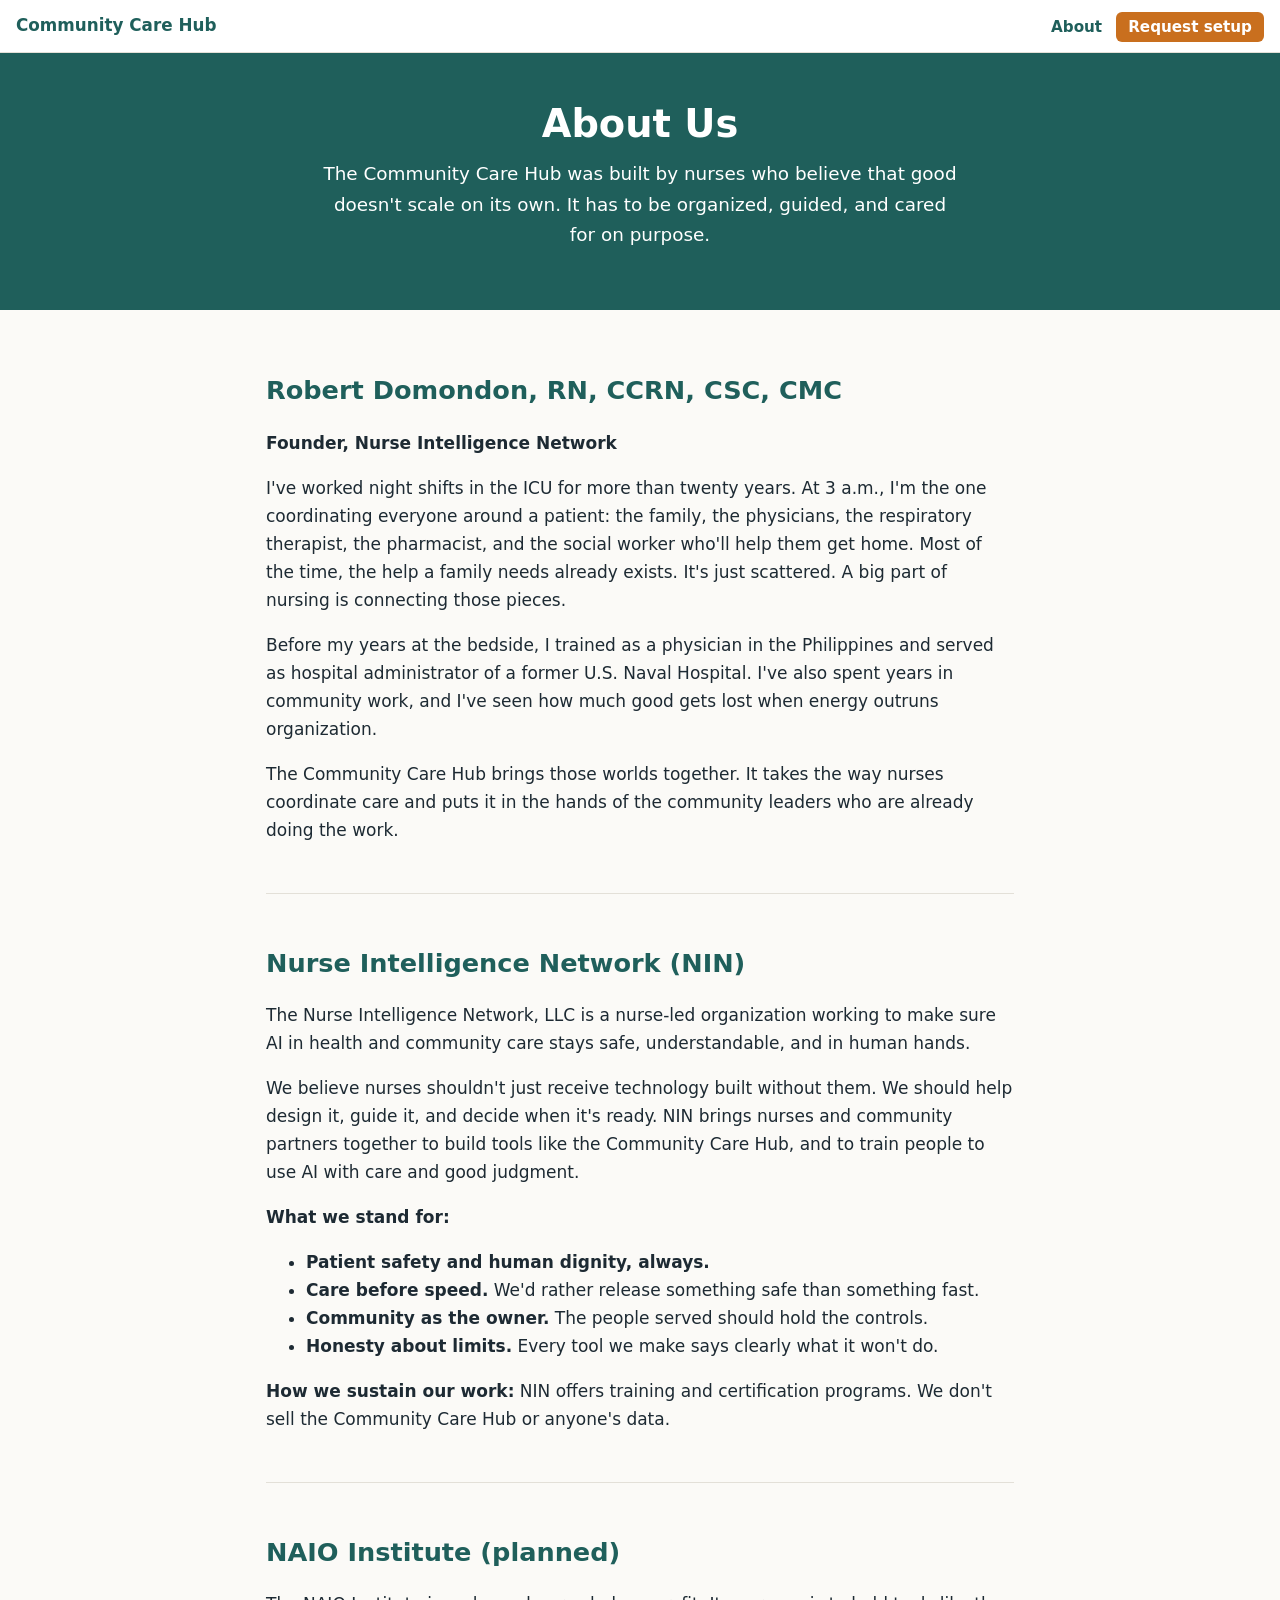
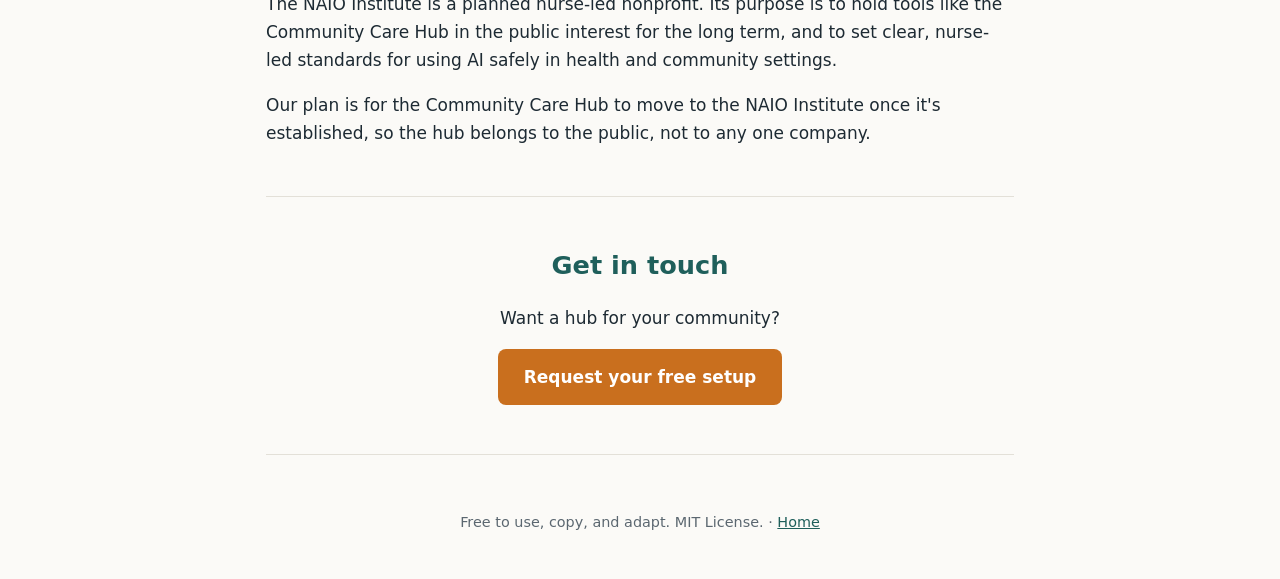
==== about.html @ 6a3b93ac "Launch Community Care Hub site Landing page, About page, soul interview prompt, MIT license.  Co-Aut" ====
<!DOCTYPE html>
<html lang="en"><head><meta charset="utf-8"><meta name="viewport" content="width=device-width,initial-scale=1">
<title>About Us | Community Care Hub</title>
<link rel="stylesheet" href="style.css">
</head><body>
<nav><a href="index.html" class="brand">Community Care Hub</a><span><a href="about.html">About</a><a href="https://form.jotform.com/263173142192048" class="navbtn">Request setup</a></span></nav>
<header class="small"><h1>About Us</h1><p>The Community Care Hub was built by nurses who believe that good doesn't scale on its own. It has to be organized, guided, and cared for on purpose.</p></header>
<main>
<section><h2>Robert Domondon, RN, CCRN, CSC, CMC</h2><p><b>Founder, Nurse Intelligence Network</b></p><p>I've worked night shifts in the ICU for more than twenty years. At 3 a.m., I'm the one coordinating everyone around a patient: the family, the physicians, the respiratory therapist, the pharmacist, and the social worker who'll help them get home. Most of the time, the help a family needs already exists. It's just scattered. A big part of nursing is connecting those pieces.</p><p>Before my years at the bedside, I trained as a physician in the Philippines and served as hospital administrator of a former U.S. Naval Hospital. I've also spent years in community work, and I've seen how much good gets lost when energy outruns organization.</p><p>The Community Care Hub brings those worlds together. It takes the way nurses coordinate care and puts it in the hands of the community leaders who are already doing the work.</p></section>
<section><h2>Nurse Intelligence Network (NIN)</h2><p>The Nurse Intelligence Network, LLC is a nurse-led organization working to make sure AI in health and community care stays safe, understandable, and in human hands.</p><p>We believe nurses shouldn't just receive technology built without them. We should help design it, guide it, and decide when it's ready. NIN brings nurses and community partners together to build tools like the Community Care Hub, and to train people to use AI with care and good judgment.</p><p><b>What we stand for:</b></p><ul><li><b>Patient safety and human dignity, always.</b></li><li><b>Care before speed.</b> We'd rather release something safe than something fast.</li><li><b>Community as the owner.</b> The people served should hold the controls.</li><li><b>Honesty about limits.</b> Every tool we make says clearly what it won't do.</li></ul><p><b>How we sustain our work:</b> NIN offers training and certification programs. We don't sell the Community Care Hub or anyone's data.</p></section>
<section><h2>NAIO Institute (planned)</h2><p>The NAIO Institute is a planned nurse-led nonprofit. Its purpose is to hold tools like the Community Care Hub in the public interest for the long term, and to set clear, nurse-led standards for using AI safely in health and community settings.</p><p>Our plan is for the Community Care Hub to move to the NAIO Institute once it's established, so the hub belongs to the public, not to any one company.</p></section>
<section class="cta"><h2>Get in touch</h2><p>Want a hub for your community?</p><p><a class="btn" href="https://form.jotform.com/263173142192048">Request your free setup</a></p></section>
</main>
<footer><p>Free to use, copy, and adapt. MIT License. &middot; <a href="index.html">Home</a></p></footer>
</body></html>
---- style.css ----
:root{--teal:#1f5f5b;--teal-soft:#e7f0ef;--orange:#c96f1e;--ink:#1d2a33;--muted:#5b6770;--line:#e3e0d8;--bg:#fbfaf7}
*{box-sizing:border-box}
body{font-family:system-ui,-apple-system,Segoe UI,Roboto,sans-serif;margin:0;color:var(--ink);line-height:1.65;background:var(--bg);font-size:17px}
nav{display:flex;justify-content:space-between;align-items:center;padding:12px 16px;background:#fff;border-bottom:1px solid var(--line);position:sticky;top:0;z-index:10;gap:12px}
nav a{color:var(--teal);text-decoration:none;margin-left:14px;font-weight:600;font-size:.95rem}
nav .brand{margin-left:0;font-size:1.05rem}
nav .navbtn{background:var(--orange);color:#fff;padding:6px 12px;border-radius:6px}
header{background:var(--teal);color:#fff;padding:64px 16px;text-align:center}
header.small{padding:48px 16px}
header h1{margin:0 0 12px;font-size:2.4rem;line-height:1.2}
header p{max-width:640px;margin:0 auto 12px;font-size:1.15rem}
.tag{display:inline-block;margin:8px 0 20px;font-weight:700;letter-spacing:.03em}
main{max-width:780px;margin:0 auto;padding:12px 16px}
section{padding:32px 0;border-bottom:1px solid var(--line)}
h2{color:var(--teal);font-size:1.6rem;line-height:1.25}
h3{color:var(--teal);font-size:1.15rem}
a{color:var(--teal)}
.btn{display:inline-block;background:var(--orange);color:#fff;padding:14px 26px;border-radius:8px;text-decoration:none;font-weight:700}
.btn.alt{background:var(--teal)}
header .btn{background:var(--orange);color:#fff}
.tiers{display:grid;grid-template-columns:repeat(auto-fit,minmax(200px,1fr));gap:14px}
.tiers div{background:#fff;border:1px solid var(--line);border-radius:10px;padding:16px}
.tiers h3{margin-top:0}
.tablewrap{overflow-x:auto;margin:12px 0}
table{border-collapse:collapse;width:100%;background:#fff;font-size:.95rem}
th,td{border:1px solid var(--line);padding:10px;text-align:left;vertical-align:top}
th{background:var(--teal-soft);color:var(--teal)}
.note{background:#fdf3e8;border-left:4px solid var(--orange);padding:14px 16px;border-radius:6px;margin:16px 0}
.cta{text-align:center}
footer{text-align:center;padding:30px 16px;font-size:.9rem;color:var(--muted)}
@media (max-width:520px){header h1{font-size:1.9rem}nav a{margin-left:8px;font-size:.85rem}}
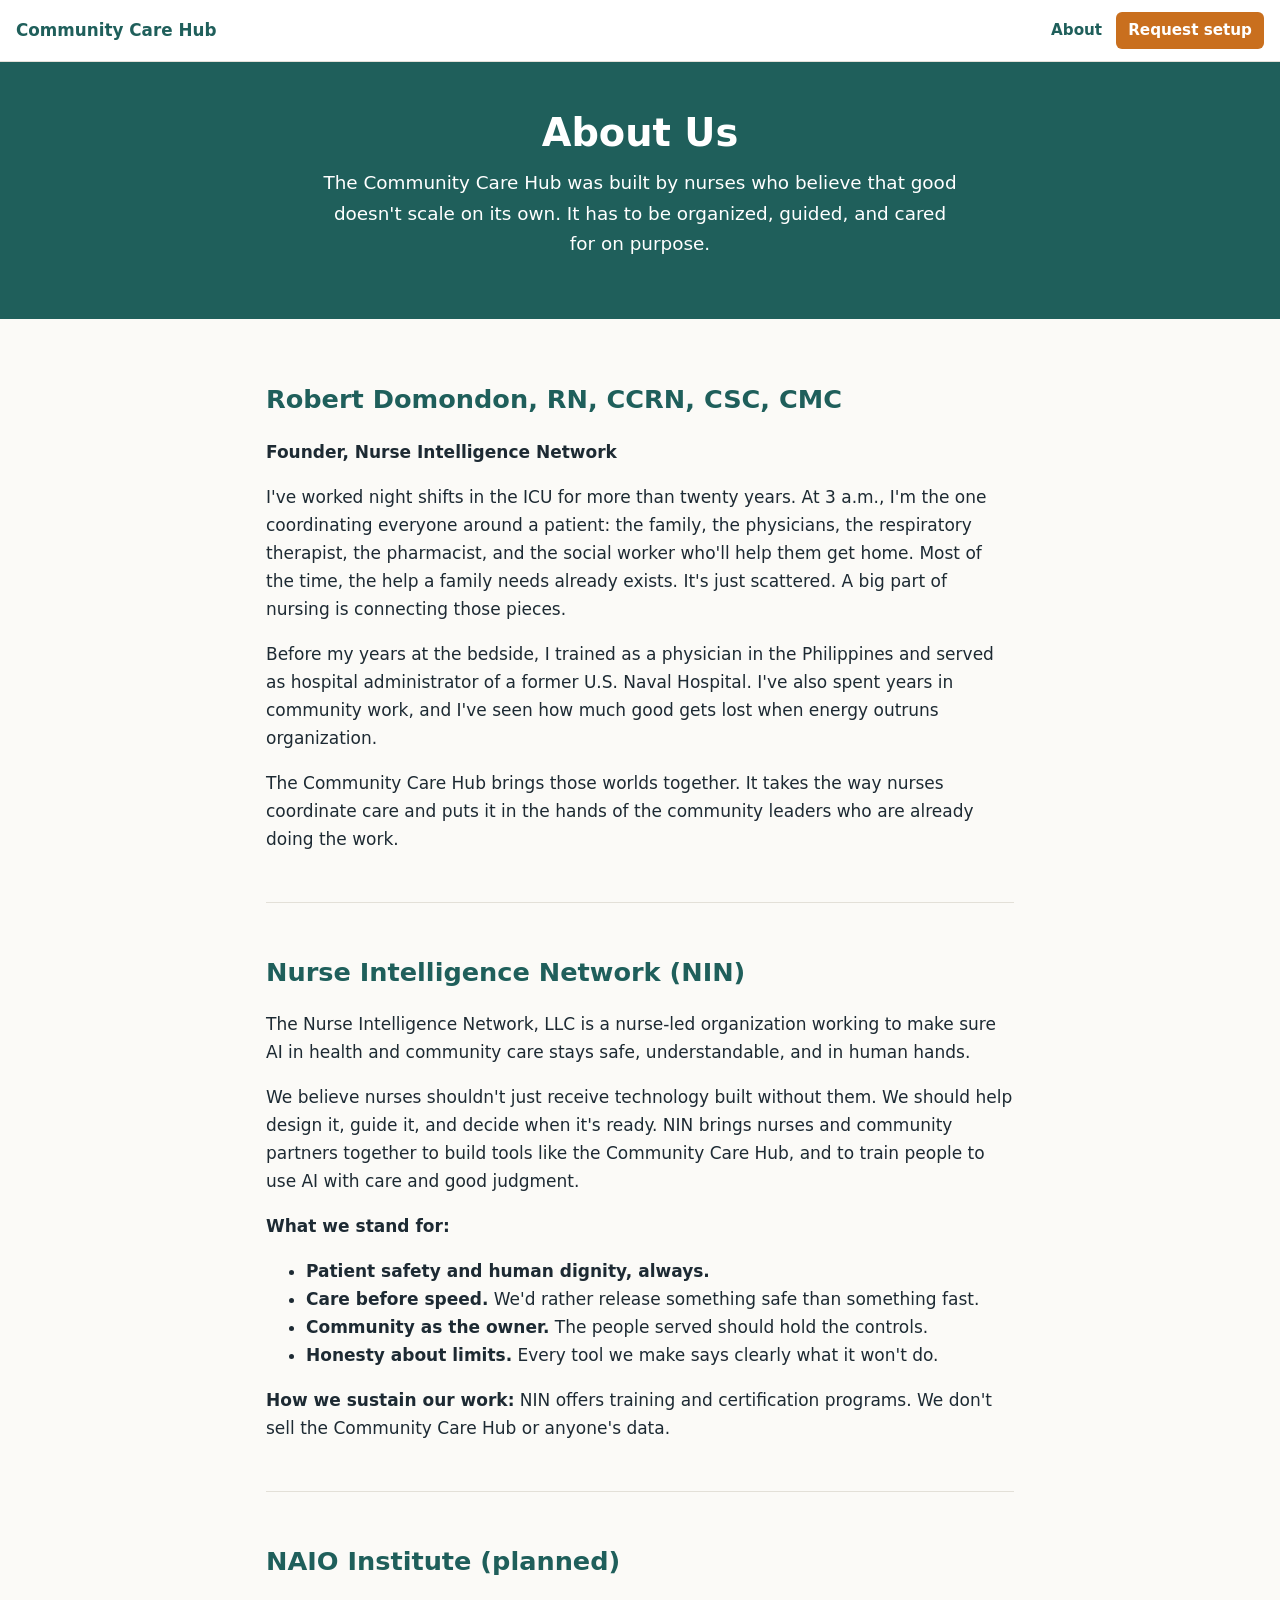
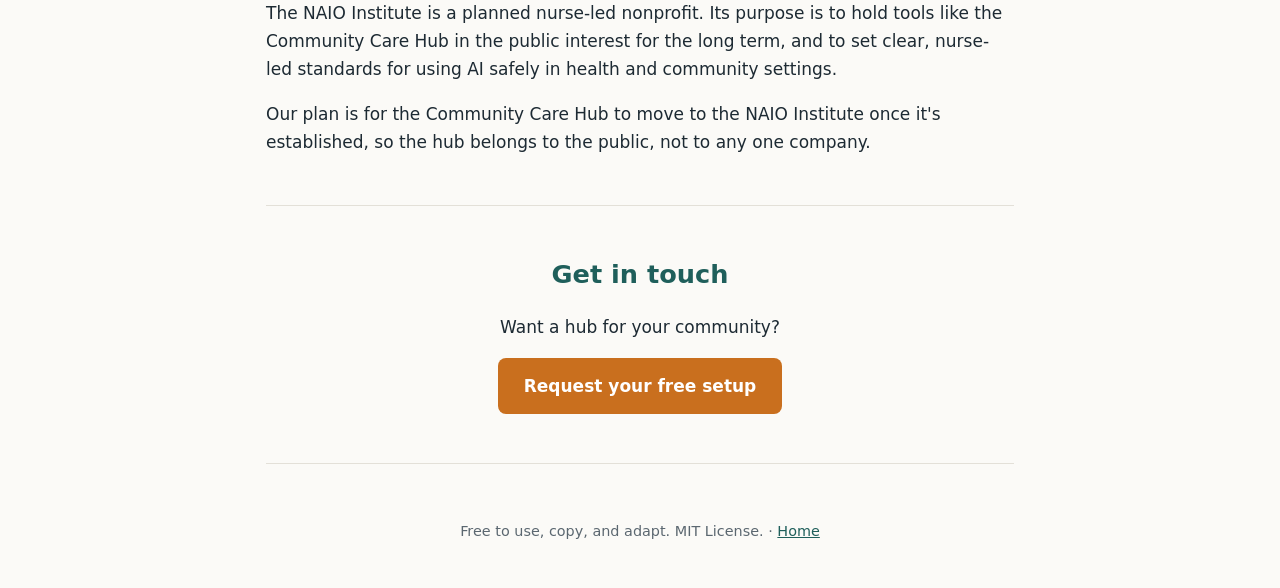
==== commit e9fb1c2d: "Set nurse-ai-os.org/community-care-hub as canonical address Co-Authored-By: Claude Opus 5.5 <noreply" ====
--- a/about.html
+++ b/about.html
@@ -1,6 +1,7 @@
 <!DOCTYPE html>
 <html lang="en"><head><meta charset="utf-8"><meta name="viewport" content="width=device-width,initial-scale=1">
 <title>About Us | Community Care Hub</title>
+<link rel="canonical" href="https://nurse-ai-os.org/community-care-hub/about.html">
 <link rel="stylesheet" href="style.css">
 </head><body>
 <nav><a href="index.html" class="brand">Community Care Hub</a><span><a href="about.html">About</a><a href="https://form.jotform.com/263173142192048" class="navbtn">Request setup</a></span></nav>
--- a/style.css
+++ b/style.css
@@ -29,3 +29,29 @@
 .cta{text-align:center}
 footer{text-align:center;padding:30px 16px;font-size:.9rem;color:var(--muted)}
 @media (max-width:520px){header h1{font-size:1.9rem}nav a{margin-left:8px;font-size:.85rem}}
+.fig{margin:16px 0 20px;border-radius:12px;overflow:hidden;background:var(--teal-soft)}
+.fig img{display:block;width:100%;height:auto;aspect-ratio:16/9;object-fit:cover}
+.hero-fig{margin-top:-40px;box-shadow:0 8px 24px rgba(29,42,51,.12)}
+.fig-row{display:grid;grid-template-columns:repeat(auto-fit,minmax(200px,1fr));gap:12px;margin:16px 0}
+.fig-row .fig{margin:0}
+.fig-row .fig img{aspect-ratio:4/3}
+.vid-grid{display:grid;grid-template-columns:repeat(auto-fit,minmax(160px,1fr));gap:14px;margin-top:16px}
+.vid{margin:0}
+.vid-frame{position:relative;aspect-ratio:9/16;border-radius:12px;overflow:hidden;background:var(--ink)}
+.vid-frame iframe{position:absolute;inset:0;width:100%;height:100%;border:0}
+.vid figcaption{font-size:.9rem;font-weight:600;color:var(--teal);margin-top:8px;line-height:1.35}
+.doc h1{color:var(--teal);font-size:2rem;line-height:1.2;margin:8px 0 12px}
+.doc .lead{font-size:1.05rem}
+.crumb{margin:20px 0 0;font-size:.9rem}
+.line{display:inline-block;min-width:180px;border-bottom:1px solid var(--muted);height:1.2em;vertical-align:bottom}
+.sign{display:flex;flex-wrap:wrap;gap:24px;margin:16px 0}
+.sign .line{flex:1 1 180px}
+td.fill{min-width:140px}
+td.box{text-align:center;font-size:1.2rem}
+ul.checks{list-style:none;padding-left:0}
+ul.checks li{margin:8px 0}
+.fine{font-size:.9rem;color:var(--muted);font-style:italic}
+button.btn{border:0;cursor:pointer;font:inherit}
+@media print{nav,footer,.noprint,.crumb{display:none}body{background:#fff;font-size:12pt}main{max-width:none;padding:0}section{padding:12px 0;break-inside:avoid}a{color:inherit;text-decoration:none}}
+nav span{display:flex;align-items:center;flex-shrink:0}
+nav .navbtn{white-space:nowrap}
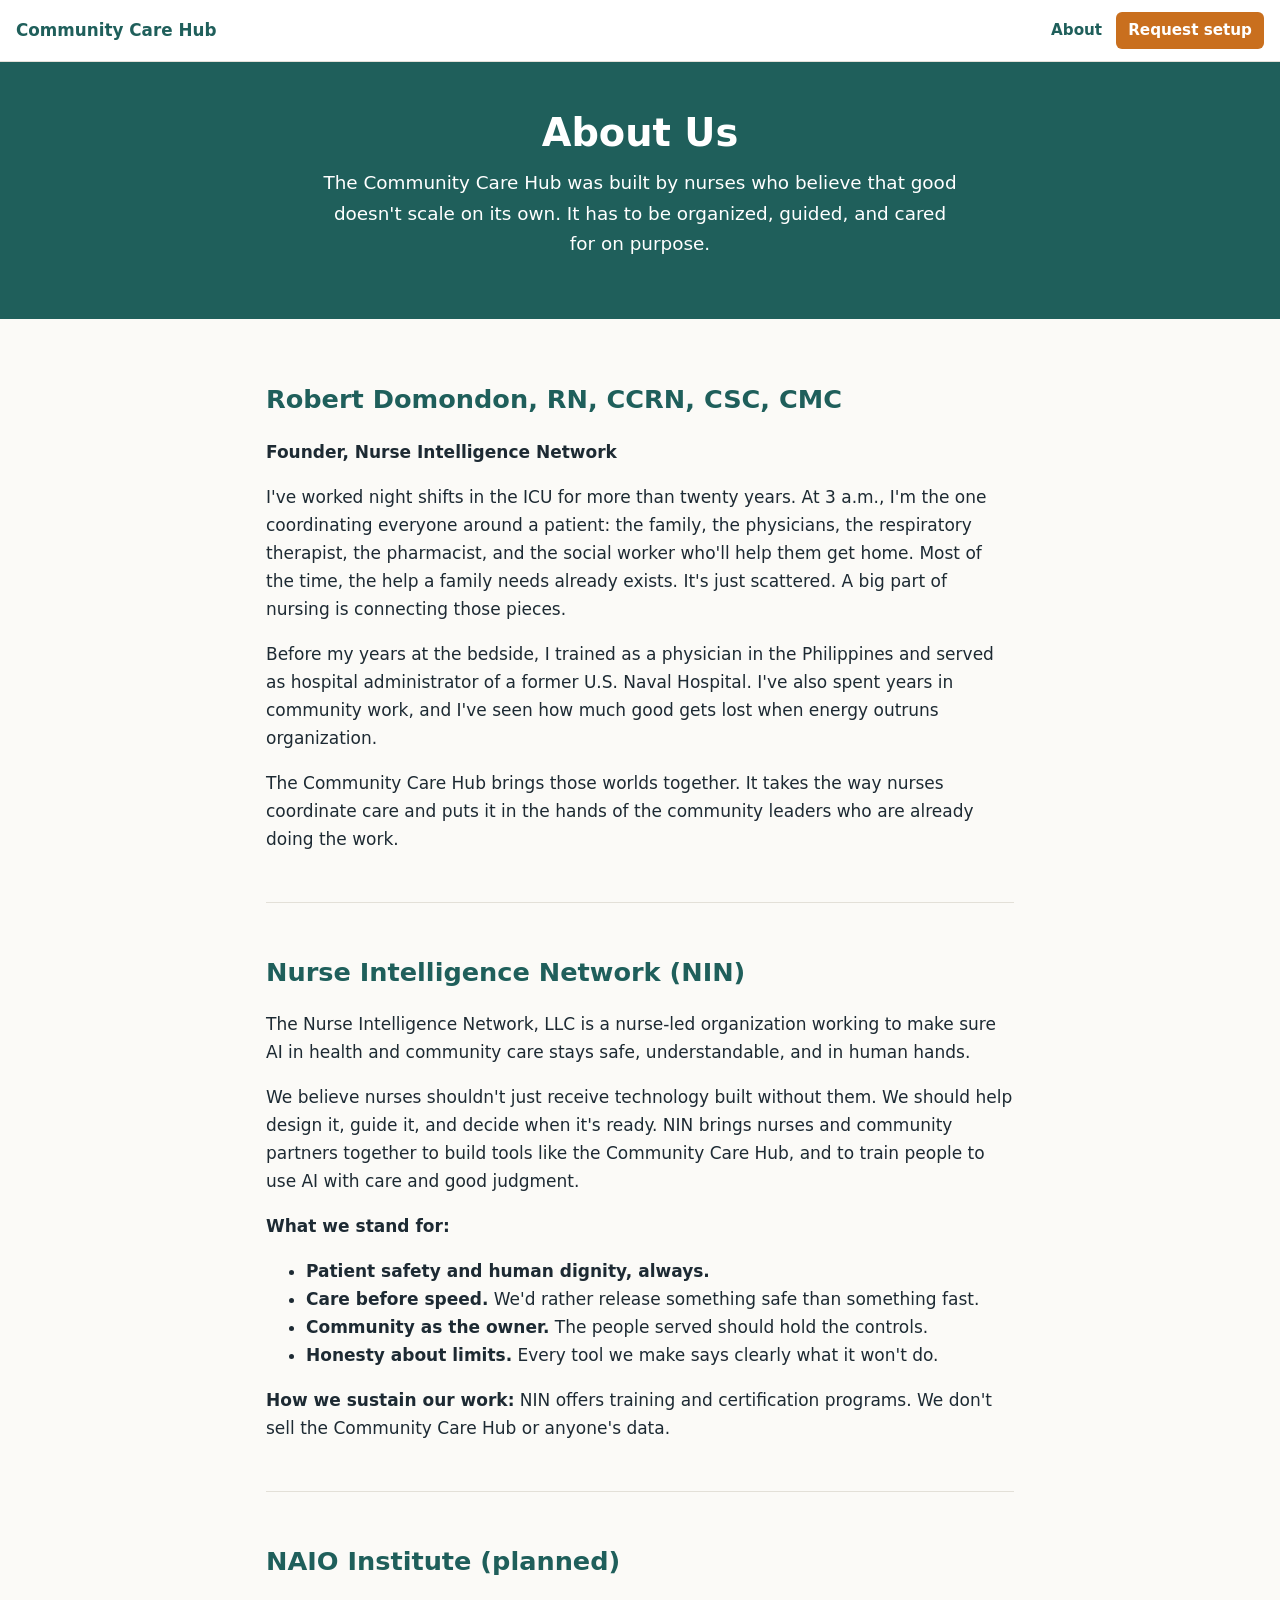
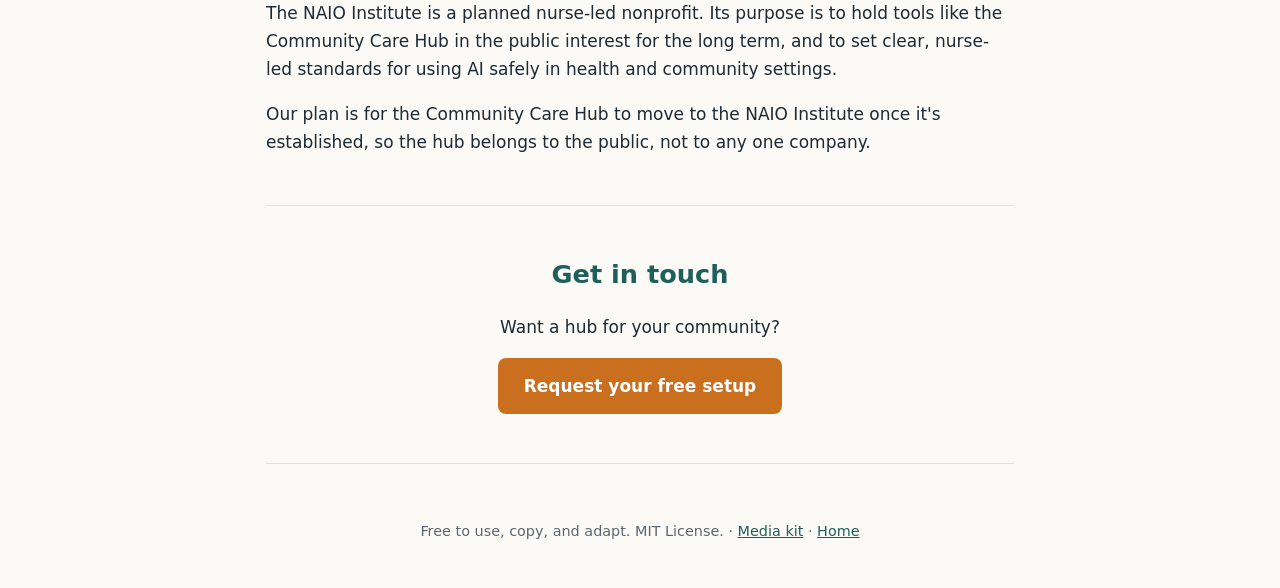
==== commit 9c073eac: "Add media kit: concept, ecosystem map, significance, facts, bios Co-Authored-By: Claude Opus 5.5 <no" ====
--- a/about.html
+++ b/about.html
@@ -12,5 +12,5 @@
 <section><h2>NAIO Institute (planned)</h2><p>The NAIO Institute is a planned nurse-led nonprofit. Its purpose is to hold tools like the Community Care Hub in the public interest for the long term, and to set clear, nurse-led standards for using AI safely in health and community settings.</p><p>Our plan is for the Community Care Hub to move to the NAIO Institute once it's established, so the hub belongs to the public, not to any one company.</p></section>
 <section class="cta"><h2>Get in touch</h2><p>Want a hub for your community?</p><p><a class="btn" href="https://form.jotform.com/263173142192048">Request your free setup</a></p></section>
 </main>
-<footer><p>Free to use, copy, and adapt. MIT License. &middot; <a href="index.html">Home</a></p></footer>
+<footer><p>Free to use, copy, and adapt. MIT License. &middot; <a href="media-kit.html">Media kit</a> &middot; <a href="index.html">Home</a></p></footer>
 </body></html>
--- a/style.css
+++ b/style.css
@@ -55,3 +55,88 @@
 @media print{nav,footer,.noprint,.crumb{display:none}body{background:#fff;font-size:12pt}main{max-width:none;padding:0}section{padding:12px 0;break-inside:avoid}a{color:inherit;text-decoration:none}}
 nav span{display:flex;align-items:center;flex-shrink:0}
 nav .navbtn{white-space:nowrap}
+/* setup guide */
+.guide h2 small.when{display:block;font-size:.85rem;font-weight:600;color:var(--muted);margin-top:4px}
+.facts{display:grid;grid-template-columns:repeat(auto-fit,minmax(180px,1fr));gap:12px;margin:20px 0}
+.facts div{background:#fff;border:1px solid var(--line);border-radius:10px;padding:12px 14px}
+.facts b{display:block;color:var(--teal);font-size:.8rem;text-transform:uppercase;letter-spacing:.05em}
+.facts span{font-size:.95rem}
+.roadmap{display:grid;grid-template-columns:repeat(auto-fit,minmax(240px,1fr));gap:18px;margin-top:16px}
+.day h3{margin:0 0 10px}
+.stage{display:flex;gap:12px;align-items:center;background:#fff;border:1px solid var(--line);border-radius:10px;padding:10px 12px}
+.stage .n{flex:0 0 32px;height:32px;border-radius:50%;background:var(--teal);color:#fff;display:flex;align-items:center;justify-content:center;font-weight:700}
+.stage.go .n{background:var(--orange)}
+.stage small{display:block;color:var(--muted);font-size:.85rem}
+.arrow{text-align:center;color:var(--teal);font-weight:700;line-height:1.4}
+.flow{display:flex;flex-wrap:wrap;align-items:stretch;gap:8px;margin:16px 0}
+.fstep{flex:1 1 140px;background:var(--teal-soft);border-radius:10px;padding:10px 12px}
+.fstep b{display:block;color:var(--ink)}
+.fstep small{display:block;color:var(--muted);font-size:.85rem;margin-top:2px}
+.farrow{align-self:center;color:var(--teal);font-weight:700}
+.flow.crisis .fstep{background:#fdecea}
+.decide{margin:16px 0}
+.decide .q{background:var(--teal);color:#fff;font-weight:700;border-radius:10px;padding:10px 14px;text-align:center}
+.branches{display:grid;grid-template-columns:repeat(auto-fit,minmax(200px,1fr));gap:12px;margin-top:12px}
+.branch{background:#fff;border:1px solid var(--line);border-top:5px solid;border-radius:10px;padding:12px}
+.branch p{margin:6px 0;font-size:.95rem}
+.branch .tag{font-weight:700}
+.branch.green{border-top-color:#2e8b57}.branch.yellow{border-top-color:#d4a017}.branch.red{border-top-color:#c0392b}
+.lights{display:grid;gap:8px;margin:16px 0}
+.lights div{border-left:6px solid;border-radius:6px;padding:8px 12px;background:#fff}
+.lights .green{border-color:#2e8b57}.lights .yellow{border-color:#d4a017}.lights .red{border-color:#c0392b}
+.lights b{margin-right:6px}
+.done{background:#eef6ee;border-radius:8px;padding:10px 12px}
+.note.small{font-size:.9rem}
+@media (max-width:520px){.farrow{flex-basis:100%;text-align:center;transform:rotate(90deg)}}
+@media print{.stage,.fstep,.branch,.facts div{break-inside:avoid}}
+.plans{display:grid;grid-template-columns:repeat(auto-fit,minmax(200px,1fr));gap:10px;margin:10px 0}
+.plan{background:#fff;border:1px solid var(--line);border-radius:10px;padding:10px 12px}
+.plan.featured{border:2px solid var(--orange)}
+.plan .tag{display:inline-block;font-weight:700;color:var(--teal);font-size:.85rem;text-transform:uppercase;letter-spacing:.04em}
+.plan p{margin:6px 0 0;font-size:.95rem}
+/* starter packs */
+.cycle{display:grid;grid-template-columns:repeat(auto-fit,minmax(130px,1fr));gap:10px;margin:16px 0 8px;counter-reset:c}
+.cstep{display:flex;gap:10px;align-items:flex-start;background:#fff;border:1px solid var(--line);border-radius:10px;padding:10px;position:relative}
+.cstep .L{flex:0 0 34px;height:34px;border-radius:8px;background:var(--teal);color:#fff;font-weight:800;display:flex;align-items:center;justify-content:center;font-size:1.1rem}
+.cstep small{display:block;color:var(--muted);font-size:.85rem;line-height:1.35;margin-top:2px}
+.loopback{color:var(--teal);font-weight:600;font-size:.95rem}
+.two{display:grid;grid-template-columns:repeat(auto-fit,minmax(240px,1fr));gap:16px}
+.two h3{margin-top:0}
+.formula{background:var(--teal-soft);border-radius:8px;padding:10px 14px}
+.example{font-style:italic;color:var(--muted)}
+.swot{display:grid;grid-template-columns:1fr 1fr;gap:8px;margin:12px 0}
+.swot div{border-radius:10px;padding:12px;border-top:5px solid}
+.swot b{display:block;font-size:1.05rem}
+.swot small{display:block;color:var(--muted);text-transform:uppercase;font-size:.72rem;letter-spacing:.05em}
+.swot p{margin:6px 0 0;font-size:.92rem}
+.swot .s{background:#eef6ee;border-color:#2e8b57}.swot .w{background:#fdf3e8;border-color:#d4a017}
+.swot .o{background:#e9f2fb;border-color:#2b6cb0}.swot .t{background:#fdecea;border-color:#c0392b}
+.pack h2{border-left:6px solid var(--orange);padding-left:10px}
+table.outline th{width:150px;background:var(--teal-soft);color:var(--teal);vertical-align:top}
+@media (max-width:520px){.swot{grid-template-columns:1fr}table.outline th{width:110px}}
+/* media kit */
+.copybox{background:#fff;border:1px solid var(--line);border-radius:10px;padding:12px 14px;margin:12px 0}
+.copyhead{display:flex;justify-content:space-between;align-items:center;gap:8px}
+.copyhead b{color:var(--teal);font-size:.85rem;text-transform:uppercase;letter-spacing:.05em}
+button.copy{border:1px solid var(--teal);background:#fff;color:var(--teal);border-radius:6px;padding:4px 12px;font:inherit;font-size:.85rem;font-weight:600;cursor:pointer}
+.copybox p{margin:8px 0 0}
+.three{display:grid;grid-template-columns:repeat(auto-fit,minmax(200px,1fr));gap:12px}
+.three div,.why div{background:#fff;border:1px solid var(--line);border-radius:10px;padding:12px 14px}
+.three h3,.why h3{margin-top:0;font-size:1.05rem}
+.why{display:grid;gap:12px}
+.eco{display:grid;gap:10px;margin:16px 0}
+.eco small{display:block;color:var(--muted);font-size:.9rem;margin-top:4px}
+.eco-top{background:var(--teal);color:#fff;border-radius:10px;padding:12px 14px}
+.eco-top small{color:#d9ebe9}
+.eco-top .status{background:#fff;color:var(--teal);border-radius:20px;padding:1px 8px;font-size:.75rem;font-weight:700;margin-left:6px}
+.eco-gov{background:var(--teal-soft);border-radius:10px;padding:12px 14px;border:1px dashed var(--teal)}
+.eco-row{display:flex;flex-wrap:wrap;gap:8px;align-items:stretch}
+.eco-card{flex:1 1 160px;background:#fff;border:1px solid var(--line);border-radius:10px;padding:12px}
+.eco-card.hub{border:2px solid var(--orange)}
+.eco-card .who{display:block;font-size:.72rem;text-transform:uppercase;letter-spacing:.05em;color:var(--orange);font-weight:700}
+.eco-arrow{align-self:center;color:var(--teal);font-weight:700}
+.eco-base{background:#fdf3e8;border-radius:10px;padding:12px 14px}
+blockquote{border-left:4px solid var(--orange);margin:10px 0;padding:6px 14px;font-style:italic;background:#fff;border-radius:0 8px 8px 0}
+.sel{user-select:all;font-weight:600}
+p.small{font-size:.9rem;color:var(--muted)}
+@media (max-width:520px){.eco-arrow{flex-basis:100%;text-align:center;transform:rotate(90deg)}}
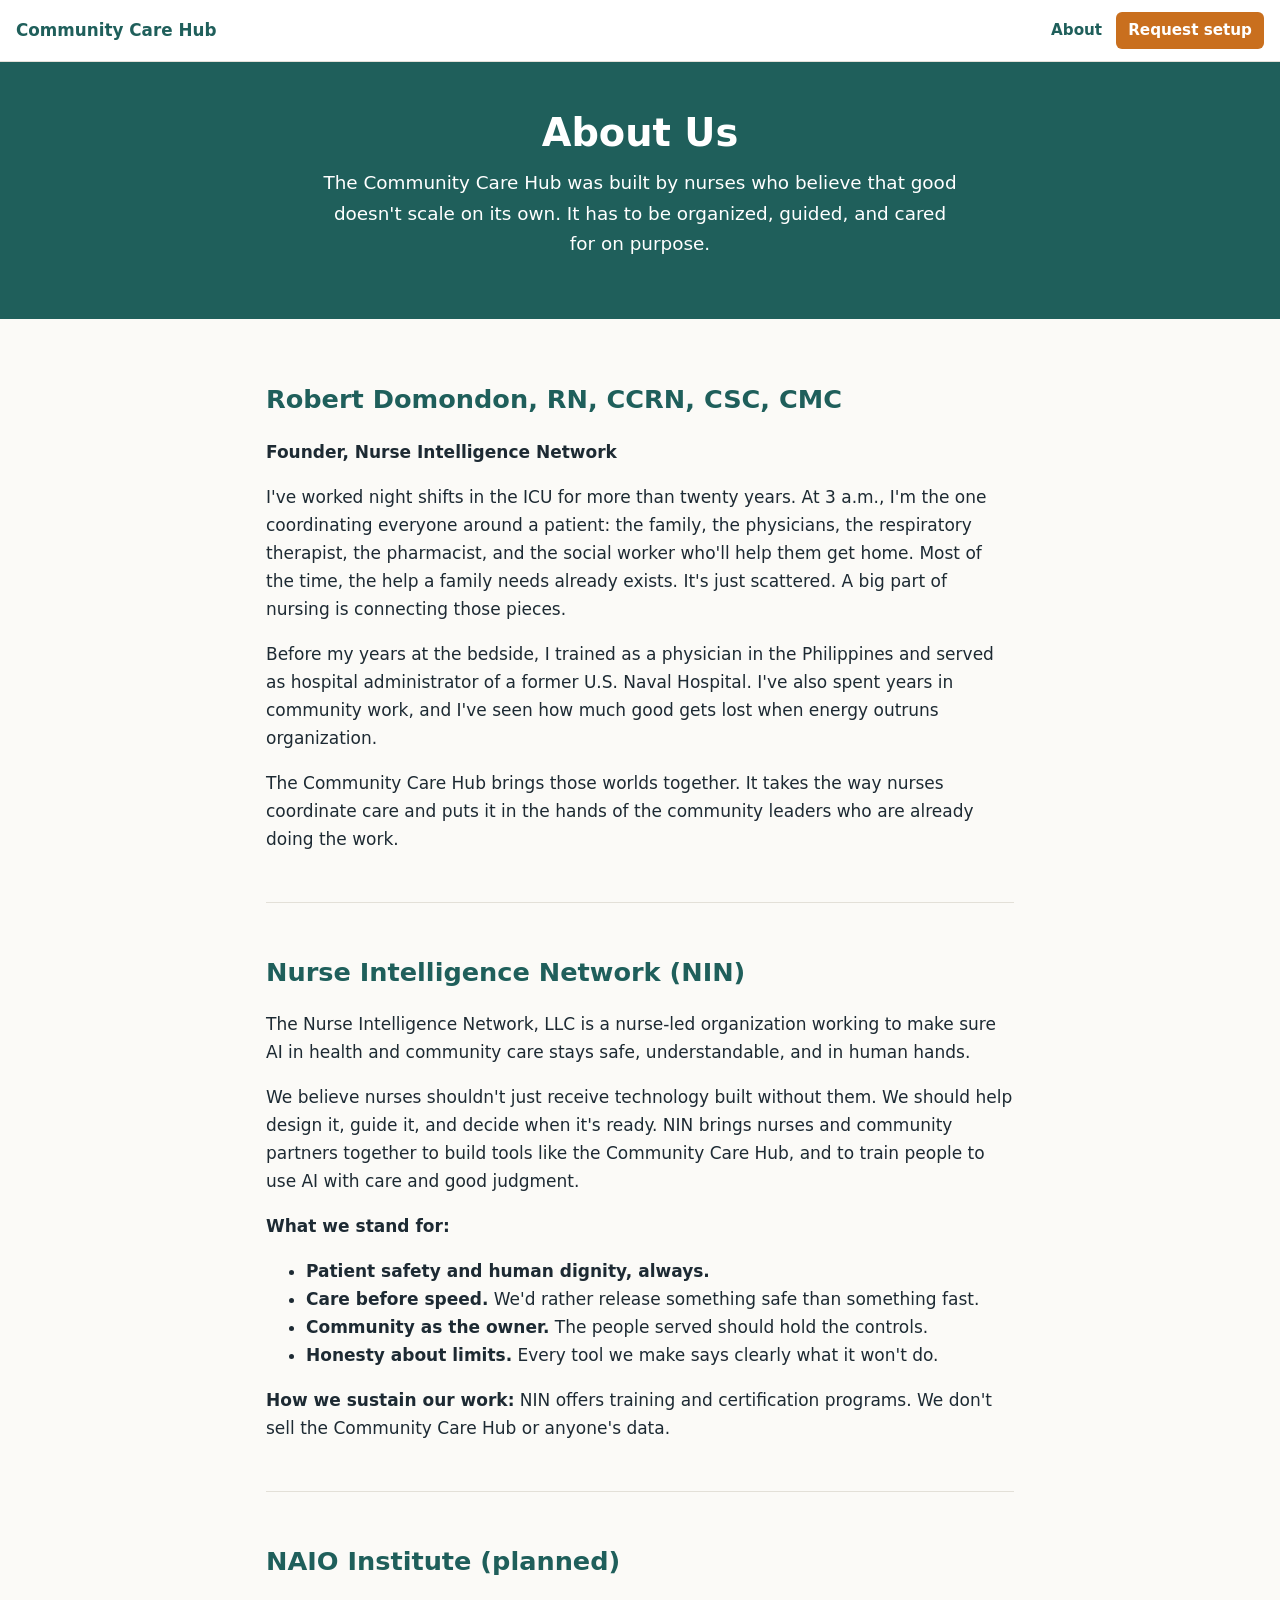
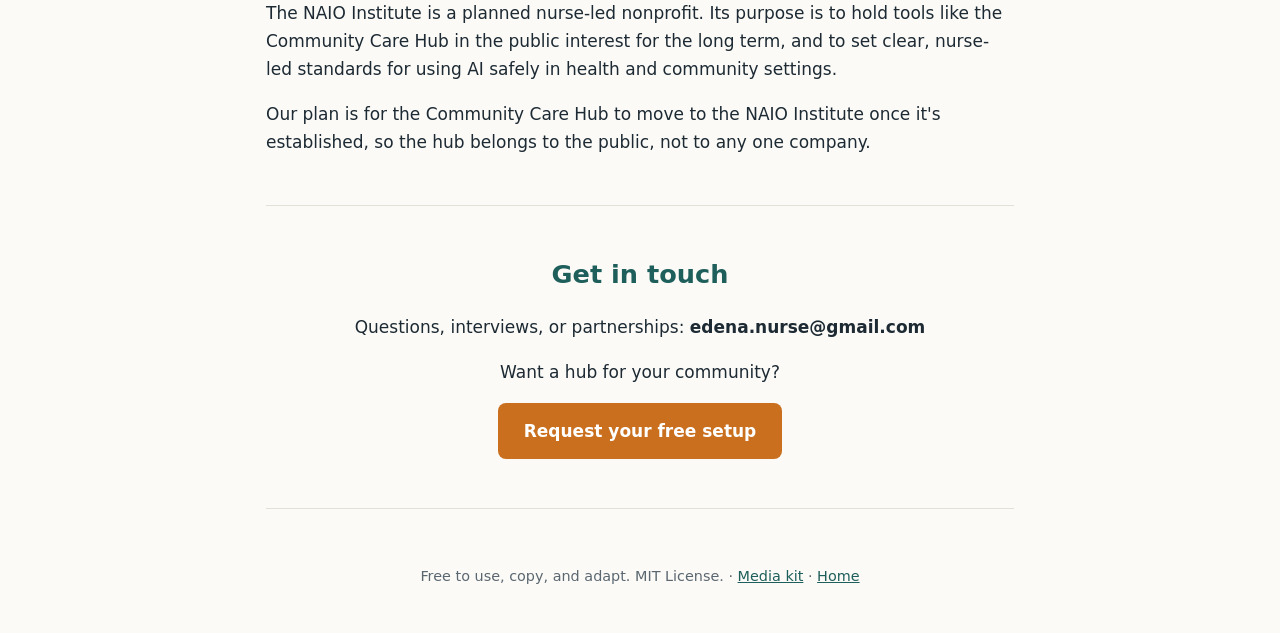
==== commit 6360f51e: "Use edena.nurse@gmail.com as the hub contact email Co-Authored-By: Claude Opus 5.5 <noreply@anthropi" ====
--- a/about.html
+++ b/about.html
@@ -10,7 +10,7 @@
 <section><h2>Robert Domondon, RN, CCRN, CSC, CMC</h2><p><b>Founder, Nurse Intelligence Network</b></p><p>I've worked night shifts in the ICU for more than twenty years. At 3 a.m., I'm the one coordinating everyone around a patient: the family, the physicians, the respiratory therapist, the pharmacist, and the social worker who'll help them get home. Most of the time, the help a family needs already exists. It's just scattered. A big part of nursing is connecting those pieces.</p><p>Before my years at the bedside, I trained as a physician in the Philippines and served as hospital administrator of a former U.S. Naval Hospital. I've also spent years in community work, and I've seen how much good gets lost when energy outruns organization.</p><p>The Community Care Hub brings those worlds together. It takes the way nurses coordinate care and puts it in the hands of the community leaders who are already doing the work.</p></section>
 <section><h2>Nurse Intelligence Network (NIN)</h2><p>The Nurse Intelligence Network, LLC is a nurse-led organization working to make sure AI in health and community care stays safe, understandable, and in human hands.</p><p>We believe nurses shouldn't just receive technology built without them. We should help design it, guide it, and decide when it's ready. NIN brings nurses and community partners together to build tools like the Community Care Hub, and to train people to use AI with care and good judgment.</p><p><b>What we stand for:</b></p><ul><li><b>Patient safety and human dignity, always.</b></li><li><b>Care before speed.</b> We'd rather release something safe than something fast.</li><li><b>Community as the owner.</b> The people served should hold the controls.</li><li><b>Honesty about limits.</b> Every tool we make says clearly what it won't do.</li></ul><p><b>How we sustain our work:</b> NIN offers training and certification programs. We don't sell the Community Care Hub or anyone's data.</p></section>
 <section><h2>NAIO Institute (planned)</h2><p>The NAIO Institute is a planned nurse-led nonprofit. Its purpose is to hold tools like the Community Care Hub in the public interest for the long term, and to set clear, nurse-led standards for using AI safely in health and community settings.</p><p>Our plan is for the Community Care Hub to move to the NAIO Institute once it's established, so the hub belongs to the public, not to any one company.</p></section>
-<section class="cta"><h2>Get in touch</h2><p>Want a hub for your community?</p><p><a class="btn" href="https://form.jotform.com/263173142192048">Request your free setup</a></p></section>
+<section class="cta"><h2>Get in touch</h2><p>Questions, interviews, or partnerships: <span class="sel">edena.nurse@gmail.com</span></p><p>Want a hub for your community?</p><p><a class="btn" href="https://form.jotform.com/263173142192048">Request your free setup</a></p></section>
 </main>
 <footer><p>Free to use, copy, and adapt. MIT License. &middot; <a href="media-kit.html">Media kit</a> &middot; <a href="index.html">Home</a></p></footer>
 </body></html>
--- a/style.css
+++ b/style.css
@@ -140,3 +140,16 @@
 .sel{user-select:all;font-weight:600}
 p.small{font-size:.9rem;color:var(--muted)}
 @media (max-width:520px){.eco-arrow{flex-basis:100%;text-align:center;transform:rotate(90deg)}}
+/* media kit banner */
+.mk-banner{display:flex;align-items:center;gap:16px;margin:8px 0 8px;padding:18px 20px;border-radius:14px;text-decoration:none;color:#fff;background:linear-gradient(120deg,#1f5f5b 0%,#2b8a7e 40%,#e08a2e 80%,#c96f1e 100%);box-shadow:0 8px 22px rgba(201,111,30,.25);transition:transform .15s ease,box-shadow .15s ease}
+.mk-banner:hover,.mk-banner:focus-visible{transform:translateY(-2px);box-shadow:0 12px 28px rgba(201,111,30,.35);outline:none}
+.mk-banner:focus-visible{outline:3px solid #fff;outline-offset:-6px}
+.mk-icon{flex:0 0 48px;height:48px;border-radius:50%;background:rgba(255,255,255,.2);display:flex;align-items:center;justify-content:center;font-size:1.5rem}
+.mk-text{flex:1;min-width:0;display:flex;flex-direction:column}
+.mk-kicker{font-size:.75rem;text-transform:uppercase;letter-spacing:.08em;opacity:.9;font-weight:700}
+.mk-text b{font-size:1.5rem;line-height:1.2}
+.mk-sub{font-size:.95rem;opacity:.95}
+.mk-go{font-size:1.8rem;font-weight:700}
+@media (prefers-reduced-motion:reduce){.mk-banner{transition:none}.mk-banner:hover{transform:none}}
+@media (max-width:520px){.mk-banner{padding:14px;gap:12px}.mk-icon{flex-basis:40px;height:40px}.mk-text b{font-size:1.25rem}}
+@media print{.mk-banner{display:none}}
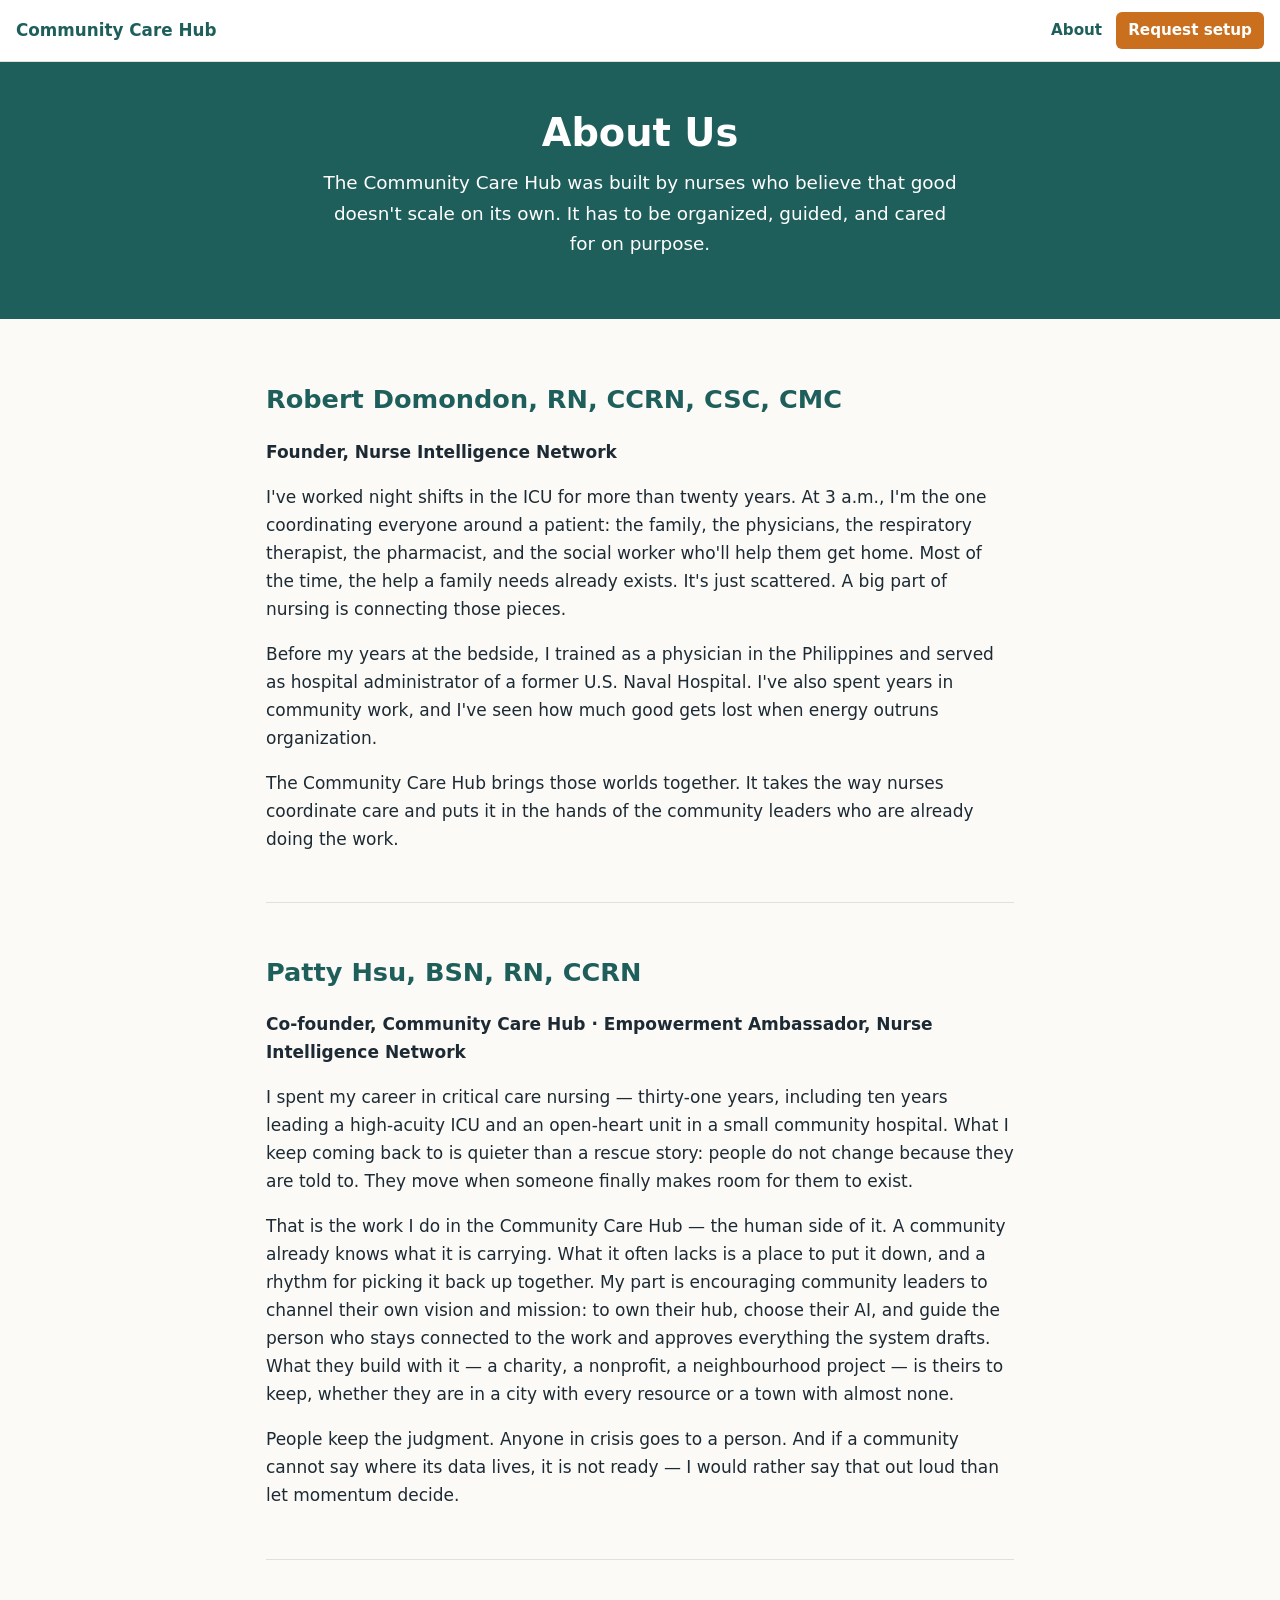
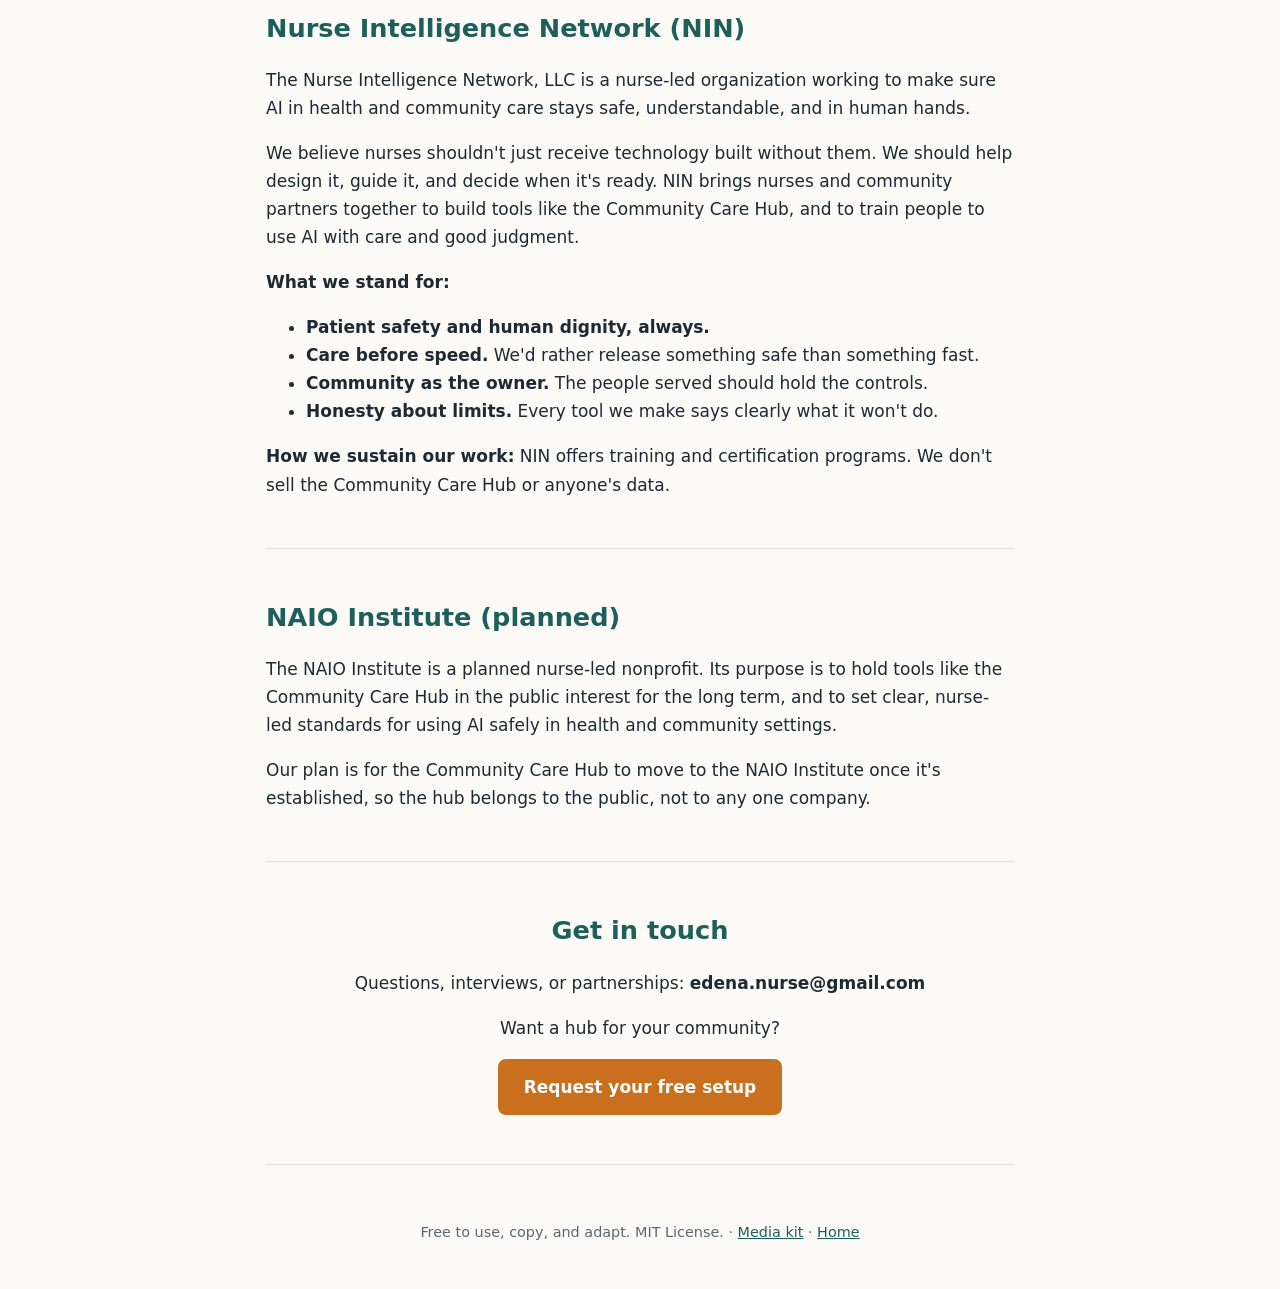
==== commit 4179e6ab: "Add Patty Hsu as co-founder to About and Media Kit Adds Patty Hsu, BSN, RN, CCRN to the Community Ca" ====
--- a/about.html
+++ b/about.html
@@ -8,6 +8,7 @@
 <header class="small"><h1>About Us</h1><p>The Community Care Hub was built by nurses who believe that good doesn't scale on its own. It has to be organized, guided, and cared for on purpose.</p></header>
 <main>
 <section><h2>Robert Domondon, RN, CCRN, CSC, CMC</h2><p><b>Founder, Nurse Intelligence Network</b></p><p>I've worked night shifts in the ICU for more than twenty years. At 3 a.m., I'm the one coordinating everyone around a patient: the family, the physicians, the respiratory therapist, the pharmacist, and the social worker who'll help them get home. Most of the time, the help a family needs already exists. It's just scattered. A big part of nursing is connecting those pieces.</p><p>Before my years at the bedside, I trained as a physician in the Philippines and served as hospital administrator of a former U.S. Naval Hospital. I've also spent years in community work, and I've seen how much good gets lost when energy outruns organization.</p><p>The Community Care Hub brings those worlds together. It takes the way nurses coordinate care and puts it in the hands of the community leaders who are already doing the work.</p></section>
+<section><h2>Patty Hsu, BSN, RN, CCRN</h2><p><b>Co-founder, Community Care Hub &middot; Empowerment Ambassador, Nurse Intelligence Network</b></p><p>I spent my career in critical care nursing &mdash; thirty-one years, including ten years leading a high-acuity ICU and an open-heart unit in a small community hospital. What I keep coming back to is quieter than a rescue story: people do not change because they are told to. They move when someone finally makes room for them to exist.</p><p>That is the work I do in the Community Care Hub &mdash; the human side of it. A community already knows what it is carrying. What it often lacks is a place to put it down, and a rhythm for picking it back up together. My part is encouraging community leaders to channel their own vision and mission: to own their hub, choose their AI, and guide the person who stays connected to the work and approves everything the system drafts. What they build with it &mdash; a charity, a nonprofit, a neighbourhood project &mdash; is theirs to keep, whether they are in a city with every resource or a town with almost none.</p><p>People keep the judgment. Anyone in crisis goes to a person. And if a community cannot say where its data lives, it is not ready &mdash; I would rather say that out loud than let momentum decide.</p></section>
 <section><h2>Nurse Intelligence Network (NIN)</h2><p>The Nurse Intelligence Network, LLC is a nurse-led organization working to make sure AI in health and community care stays safe, understandable, and in human hands.</p><p>We believe nurses shouldn't just receive technology built without them. We should help design it, guide it, and decide when it's ready. NIN brings nurses and community partners together to build tools like the Community Care Hub, and to train people to use AI with care and good judgment.</p><p><b>What we stand for:</b></p><ul><li><b>Patient safety and human dignity, always.</b></li><li><b>Care before speed.</b> We'd rather release something safe than something fast.</li><li><b>Community as the owner.</b> The people served should hold the controls.</li><li><b>Honesty about limits.</b> Every tool we make says clearly what it won't do.</li></ul><p><b>How we sustain our work:</b> NIN offers training and certification programs. We don't sell the Community Care Hub or anyone's data.</p></section>
 <section><h2>NAIO Institute (planned)</h2><p>The NAIO Institute is a planned nurse-led nonprofit. Its purpose is to hold tools like the Community Care Hub in the public interest for the long term, and to set clear, nurse-led standards for using AI safely in health and community settings.</p><p>Our plan is for the Community Care Hub to move to the NAIO Institute once it's established, so the hub belongs to the public, not to any one company.</p></section>
 <section class="cta"><h2>Get in touch</h2><p>Questions, interviews, or partnerships: <span class="sel">edena.nurse@gmail.com</span></p><p>Want a hub for your community?</p><p><a class="btn" href="https://form.jotform.com/263173142192048">Request your free setup</a></p></section>
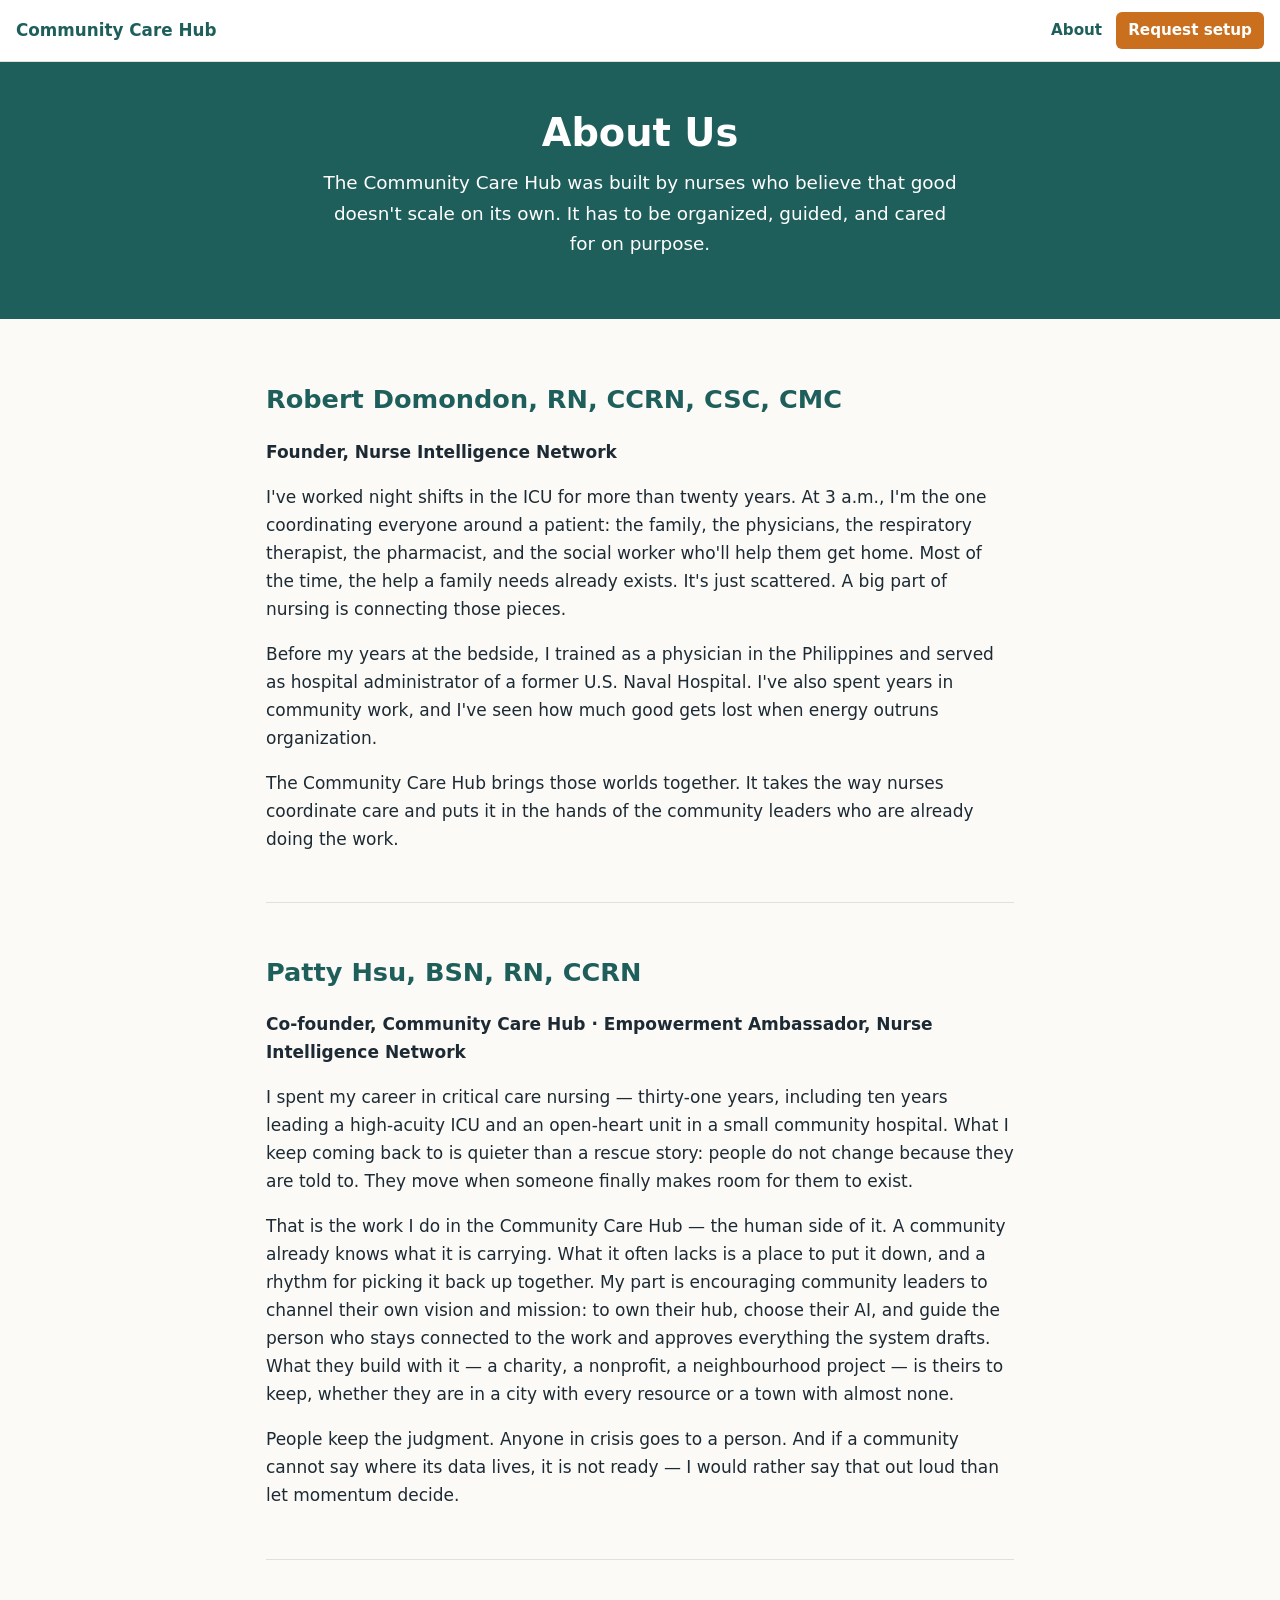
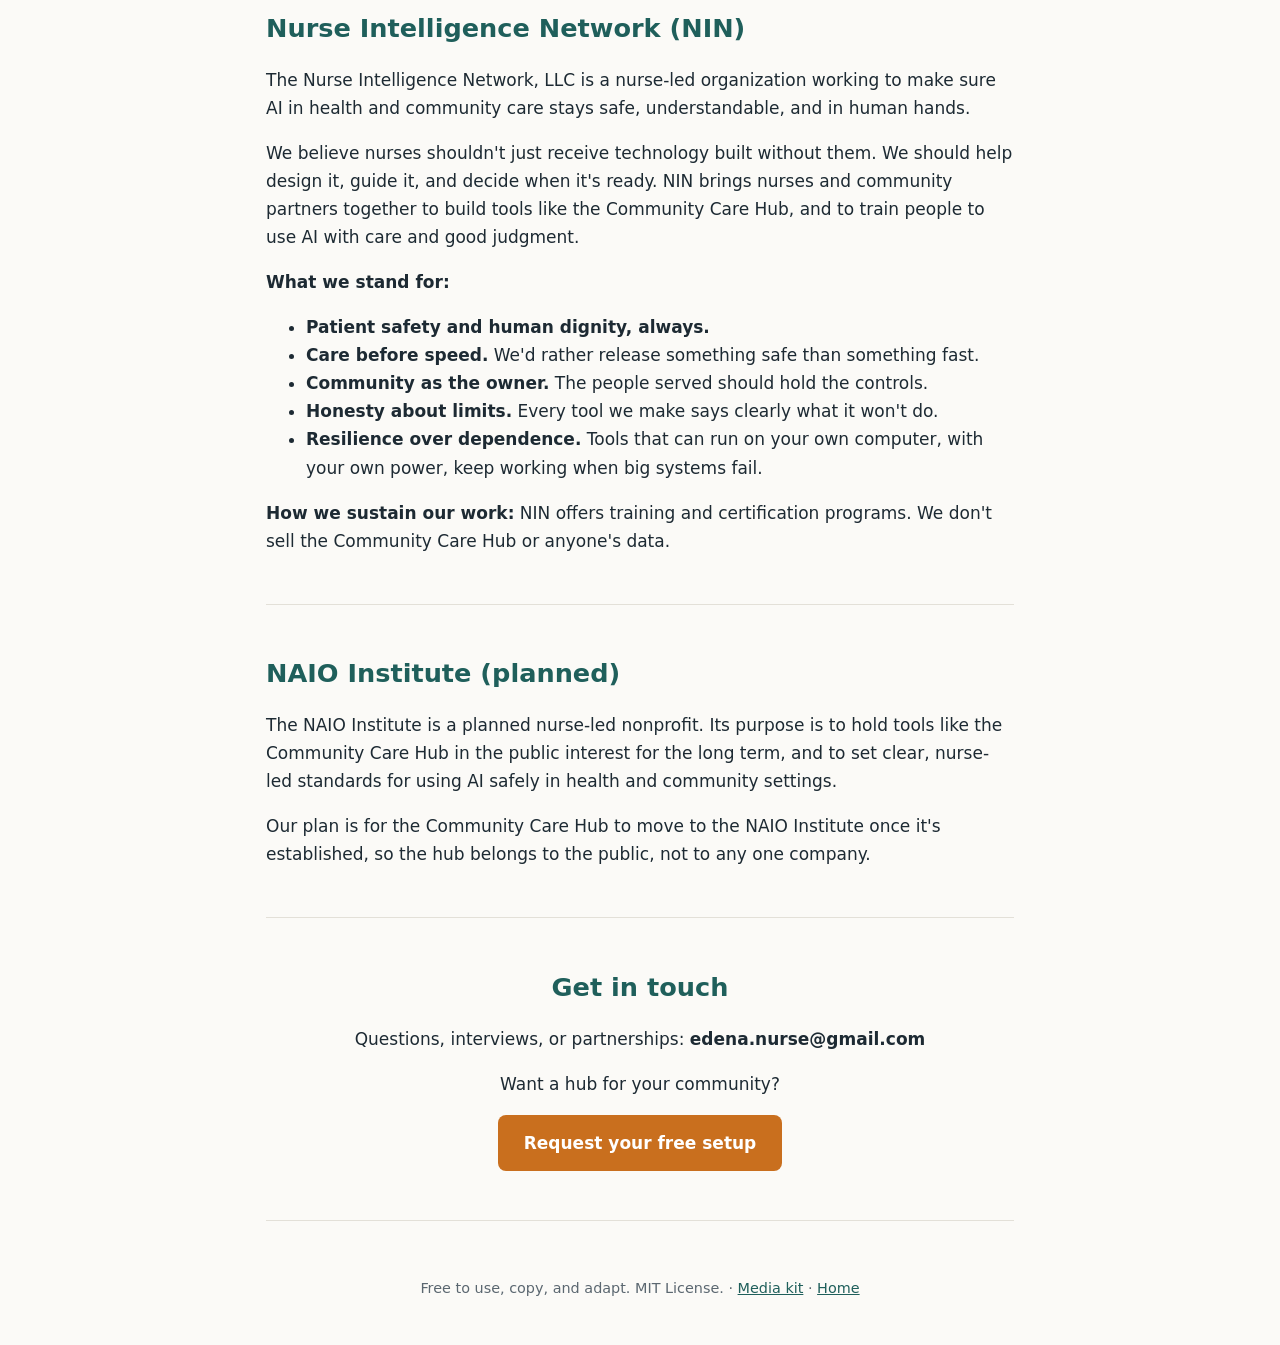
==== commit 2e8360ad: "Add self-sustaining, sovereign resilience note and outage planning across the hub Co-Authored-By: Cl" ====
--- a/about.html
+++ b/about.html
@@ -9,7 +9,7 @@
 <main>
 <section><h2>Robert Domondon, RN, CCRN, CSC, CMC</h2><p><b>Founder, Nurse Intelligence Network</b></p><p>I've worked night shifts in the ICU for more than twenty years. At 3 a.m., I'm the one coordinating everyone around a patient: the family, the physicians, the respiratory therapist, the pharmacist, and the social worker who'll help them get home. Most of the time, the help a family needs already exists. It's just scattered. A big part of nursing is connecting those pieces.</p><p>Before my years at the bedside, I trained as a physician in the Philippines and served as hospital administrator of a former U.S. Naval Hospital. I've also spent years in community work, and I've seen how much good gets lost when energy outruns organization.</p><p>The Community Care Hub brings those worlds together. It takes the way nurses coordinate care and puts it in the hands of the community leaders who are already doing the work.</p></section>
 <section><h2>Patty Hsu, BSN, RN, CCRN</h2><p><b>Co-founder, Community Care Hub &middot; Empowerment Ambassador, Nurse Intelligence Network</b></p><p>I spent my career in critical care nursing &mdash; thirty-one years, including ten years leading a high-acuity ICU and an open-heart unit in a small community hospital. What I keep coming back to is quieter than a rescue story: people do not change because they are told to. They move when someone finally makes room for them to exist.</p><p>That is the work I do in the Community Care Hub &mdash; the human side of it. A community already knows what it is carrying. What it often lacks is a place to put it down, and a rhythm for picking it back up together. My part is encouraging community leaders to channel their own vision and mission: to own their hub, choose their AI, and guide the person who stays connected to the work and approves everything the system drafts. What they build with it &mdash; a charity, a nonprofit, a neighbourhood project &mdash; is theirs to keep, whether they are in a city with every resource or a town with almost none.</p><p>People keep the judgment. Anyone in crisis goes to a person. And if a community cannot say where its data lives, it is not ready &mdash; I would rather say that out loud than let momentum decide.</p></section>
-<section><h2>Nurse Intelligence Network (NIN)</h2><p>The Nurse Intelligence Network, LLC is a nurse-led organization working to make sure AI in health and community care stays safe, understandable, and in human hands.</p><p>We believe nurses shouldn't just receive technology built without them. We should help design it, guide it, and decide when it's ready. NIN brings nurses and community partners together to build tools like the Community Care Hub, and to train people to use AI with care and good judgment.</p><p><b>What we stand for:</b></p><ul><li><b>Patient safety and human dignity, always.</b></li><li><b>Care before speed.</b> We'd rather release something safe than something fast.</li><li><b>Community as the owner.</b> The people served should hold the controls.</li><li><b>Honesty about limits.</b> Every tool we make says clearly what it won't do.</li></ul><p><b>How we sustain our work:</b> NIN offers training and certification programs. We don't sell the Community Care Hub or anyone's data.</p></section>
+<section><h2>Nurse Intelligence Network (NIN)</h2><p>The Nurse Intelligence Network, LLC is a nurse-led organization working to make sure AI in health and community care stays safe, understandable, and in human hands.</p><p>We believe nurses shouldn't just receive technology built without them. We should help design it, guide it, and decide when it's ready. NIN brings nurses and community partners together to build tools like the Community Care Hub, and to train people to use AI with care and good judgment.</p><p><b>What we stand for:</b></p><ul><li><b>Patient safety and human dignity, always.</b></li><li><b>Care before speed.</b> We'd rather release something safe than something fast.</li><li><b>Community as the owner.</b> The people served should hold the controls.</li><li><b>Honesty about limits.</b> Every tool we make says clearly what it won't do.</li><li><b>Resilience over dependence.</b> Tools that can run on your own computer, with your own power, keep working when big systems fail.</li></ul><p><b>How we sustain our work:</b> NIN offers training and certification programs. We don't sell the Community Care Hub or anyone's data.</p></section>
 <section><h2>NAIO Institute (planned)</h2><p>The NAIO Institute is a planned nurse-led nonprofit. Its purpose is to hold tools like the Community Care Hub in the public interest for the long term, and to set clear, nurse-led standards for using AI safely in health and community settings.</p><p>Our plan is for the Community Care Hub to move to the NAIO Institute once it's established, so the hub belongs to the public, not to any one company.</p></section>
 <section class="cta"><h2>Get in touch</h2><p>Questions, interviews, or partnerships: <span class="sel">edena.nurse@gmail.com</span></p><p>Want a hub for your community?</p><p><a class="btn" href="https://form.jotform.com/263173142192048">Request your free setup</a></p></section>
 </main>
--- a/style.css
+++ b/style.css
@@ -153,3 +153,5 @@
 @media (prefers-reduced-motion:reduce){.mk-banner{transition:none}.mk-banner:hover{transform:none}}
 @media (max-width:520px){.mk-banner{padding:14px;gap:12px}.mk-icon{flex-basis:40px;height:40px}.mk-text b{font-size:1.25rem}}
 @media print{.mk-banner{display:none}}
+.resilience{background:#eef4f9;border-left:5px solid #2b6cb0;border-radius:6px;padding:10px 14px;margin:12px 0}
+.resilience b{color:#1d4f80}
